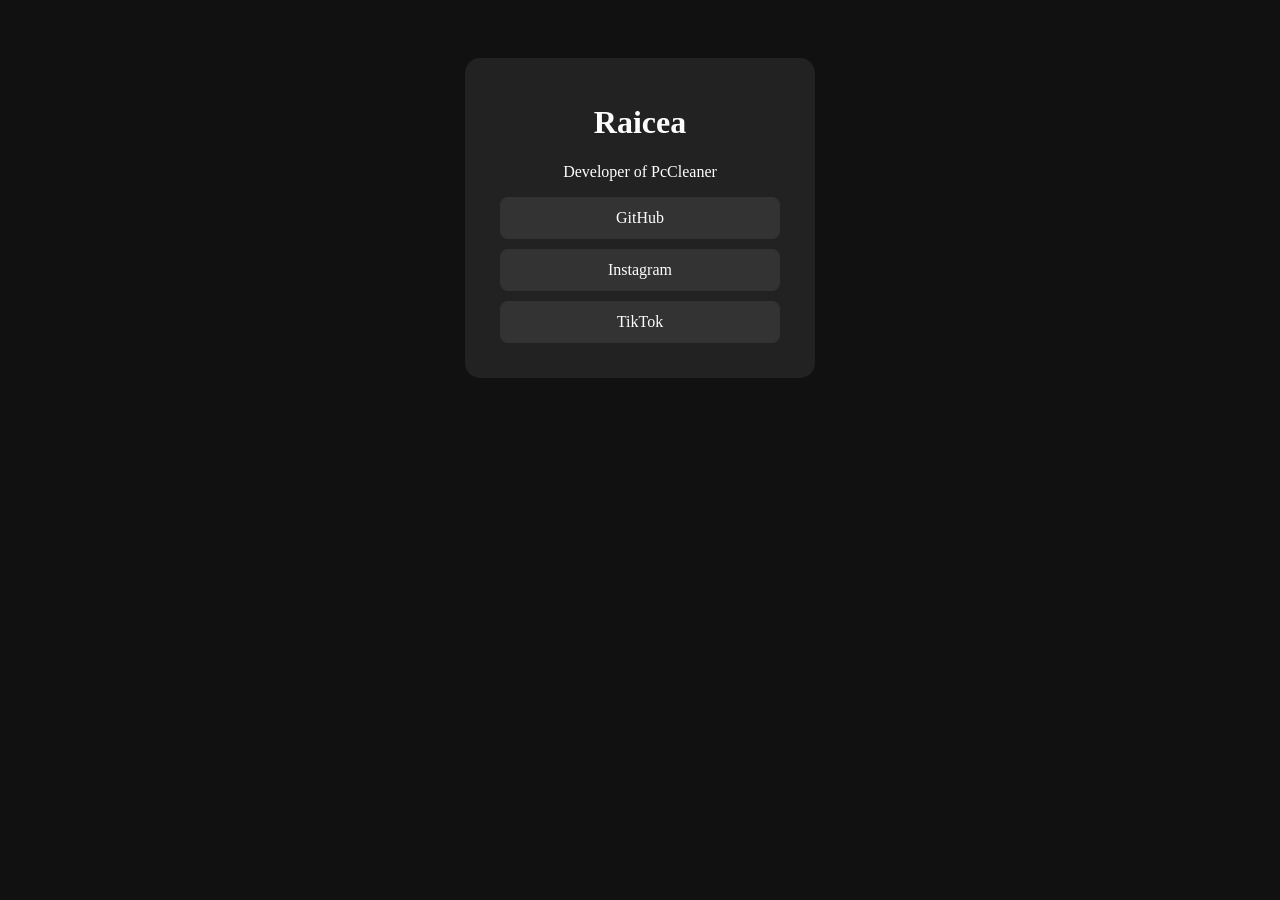
==== index.html @ 4e3890ee "Create index.html" ====
<!DOCTYPE html>
<html>
<head>
<title>Raicea</title>

<style>
body {
    background:#111;
    color:white;
    font-family:Segoe UI;
    text-align:center;
    padding-top:50px;
}

.card {
    background:#222;
    width:300px;
    margin:auto;
    padding:25px;
    border-radius:15px;
}

a {
    display:block;
    background:#333;
    color:white;
    padding:12px;
    margin:10px;
    border-radius:8px;
    text-decoration:none;
}
</style>

</head>

<body>

<div class="card">

<h1>Raicea</h1>

<p>Developer of PcCleaner</p>

<a href="https://github.com/raicea">
GitHub
</a>

<a href="https://www.instagram.com/raicea_andrei/">
Instagram
</a>

<a href="https://www.tiktok.com/@raicea69">
TikTok
</a>

</div>

</body>
</html>
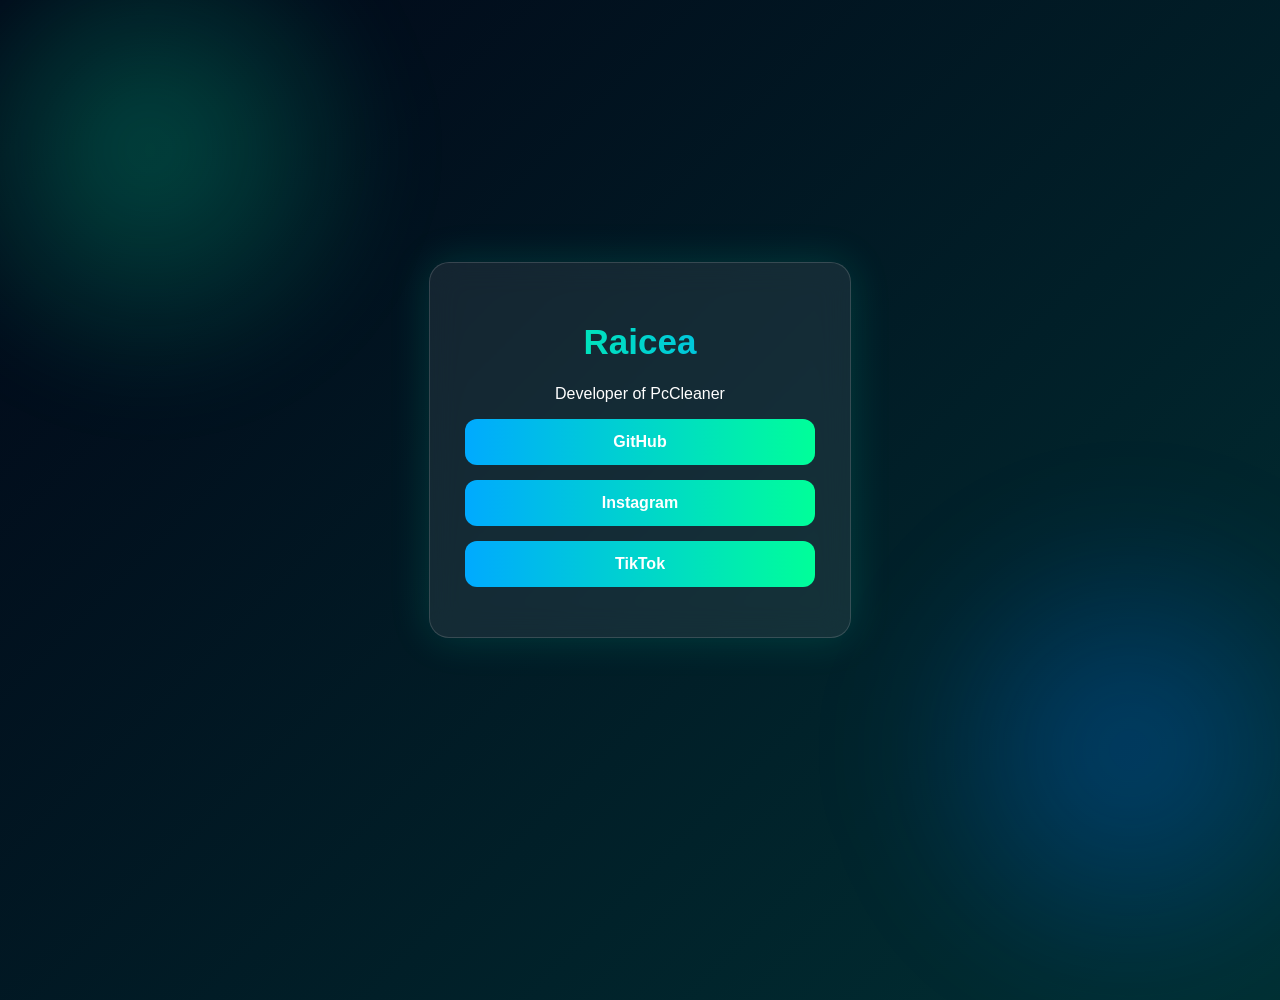
==== commit 1749d199: "Update index.html" ====
--- a/index.html
+++ b/index.html
@@ -4,31 +4,164 @@
 <title>Raicea</title>
 
 <style>
+
 body {
-    background:#111;
-    color:white;
-    font-family:Segoe UI;
-    text-align:center;
-    padding-top:50px;
+    margin: 0;
+    min-height: 100vh;
+    display: flex;
+    justify-content: center;
+    align-items: center;
+
+    font-family: "Segoe UI", sans-serif;
+
+    background: linear-gradient(
+        135deg,
+        #020617,
+        #003b3b,
+        #001b40,
+        #020617
+    );
+
+    background-size: 400% 400%;
+    animation: gradient 12s ease infinite;
+
+    color: white;
+    overflow: hidden;
 }
 
-.card {
-    background:#222;
-    width:300px;
-    margin:auto;
-    padding:25px;
-    border-radius:15px;
+
+@keyframes gradient {
+    0% {
+        background-position: 0% 50%;
+    }
+
+    50% {
+        background-position: 100% 50%;
+    }
+
+    100% {
+        background-position: 0% 50%;
+    }
 }
 
+
+/* fulgere / lumini */
+body::before {
+    content: "";
+    position: absolute;
+    width: 500px;
+    height: 500px;
+
+    background: radial-gradient(
+        circle,
+        rgba(0,255,180,0.25),
+        transparent 70%
+    );
+
+    top: -100px;
+    left: -100px;
+
+    filter: blur(40px);
+}
+
+
+body::after {
+    content: "";
+    position: absolute;
+    width: 500px;
+    height: 500px;
+
+    background: radial-gradient(
+        circle,
+        rgba(0,120,255,0.3),
+        transparent 70%
+    );
+
+    bottom: -100px;
+    right: -100px;
+
+    filter: blur(50px);
+}
+
+
+
+.card {
+
+    width: 350px;
+
+    padding: 35px;
+
+    text-align: center;
+
+    background: rgba(255,255,255,0.08);
+
+    backdrop-filter: blur(15px);
+
+    border-radius: 20px;
+
+    border: 1px solid rgba(255,255,255,0.15);
+
+    box-shadow:
+        0 0 40px rgba(0,255,200,0.15);
+
+}
+
+
+h1 {
+
+    font-size: 35px;
+
+    background: linear-gradient(
+        90deg,
+        #00ff99,
+        #00aaff
+    );
+
+    -webkit-background-clip: text;
+
+    color: transparent;
+
+}
+
+
+
 a {
+
     display:block;
-    background:#333;
+
+    margin:15px 0;
+
+    padding:14px;
+
+    border-radius:12px;
+
+    background:
+    linear-gradient(
+        90deg,
+        #00aaff,
+        #00ff99
+    );
+
     color:white;
-    padding:12px;
-    margin:10px;
-    border-radius:8px;
+
     text-decoration:none;
+
+    font-weight:bold;
+
+    transition:0.3s;
+
 }
+
+
+a:hover {
+
+    transform:scale(1.05);
+
+    box-shadow:
+    0 0 20px #00ffaa;
+
+}
+
 </style>
 
 </head>
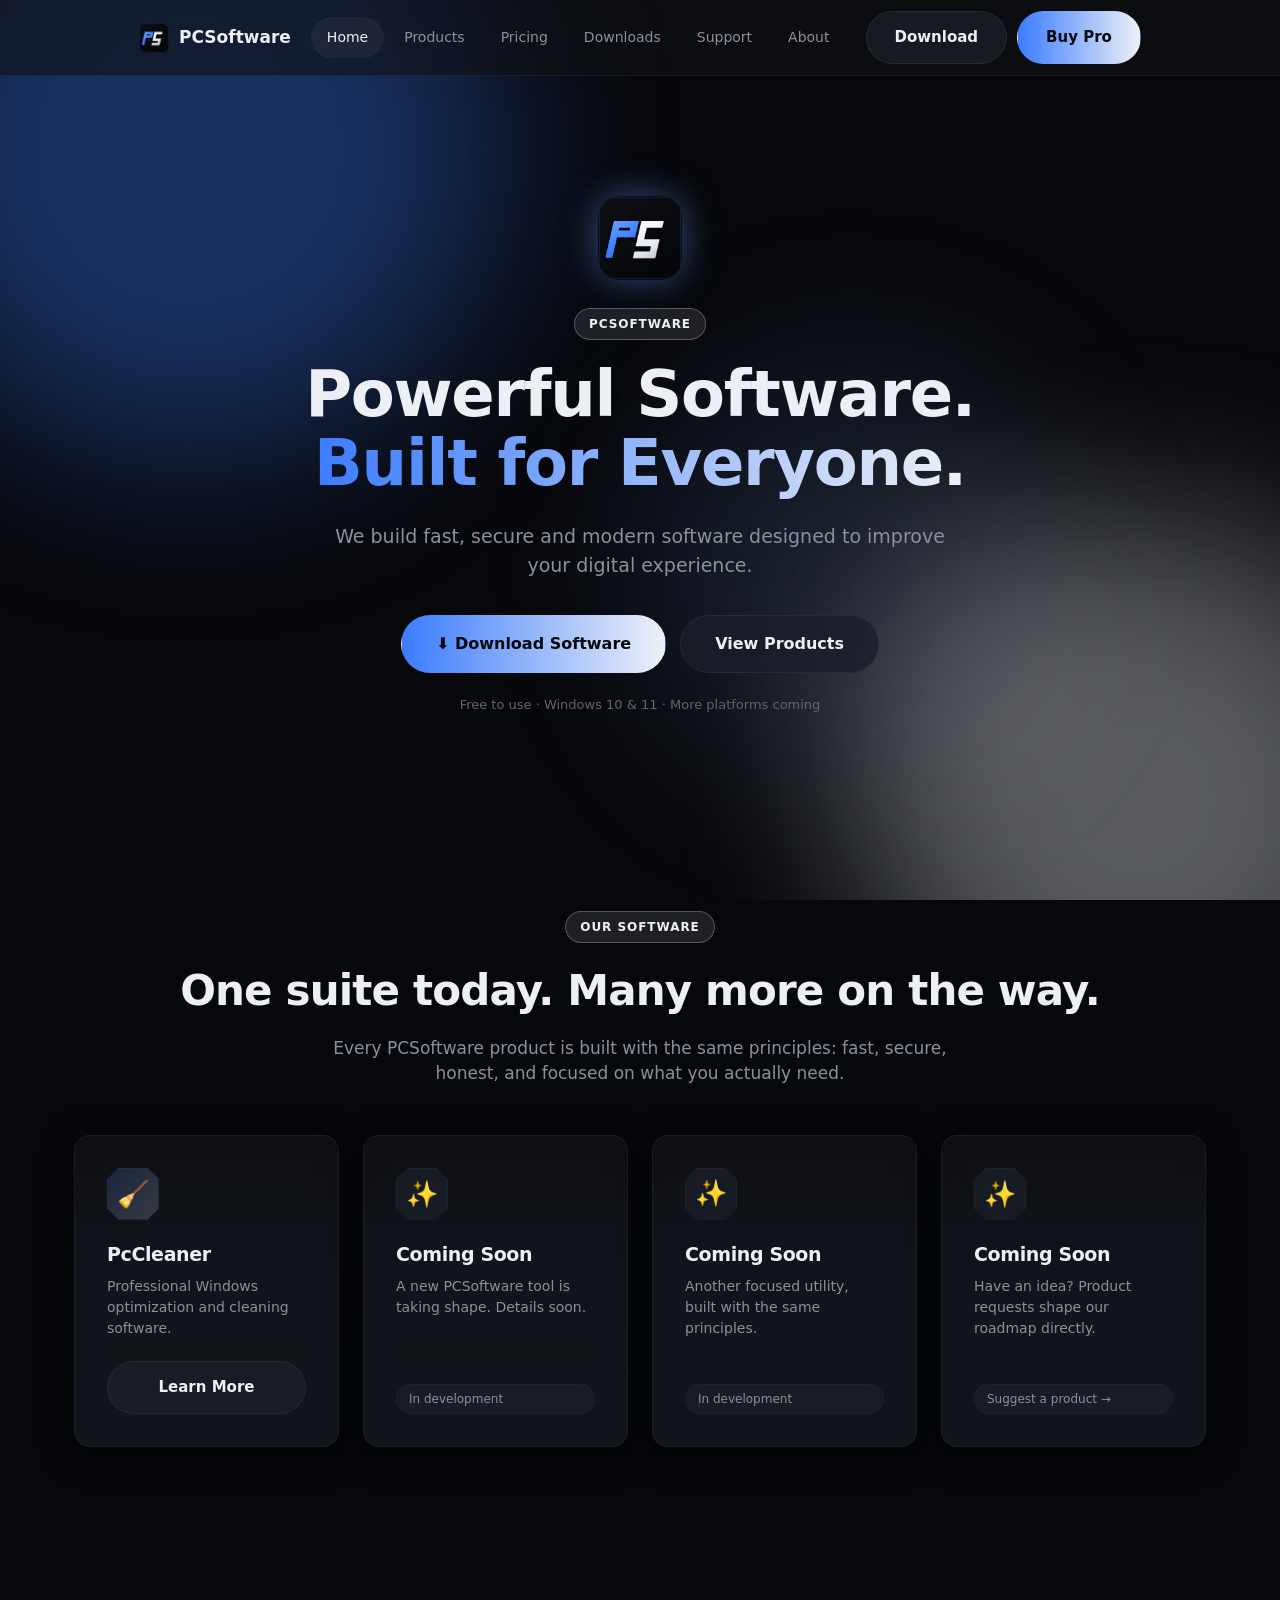
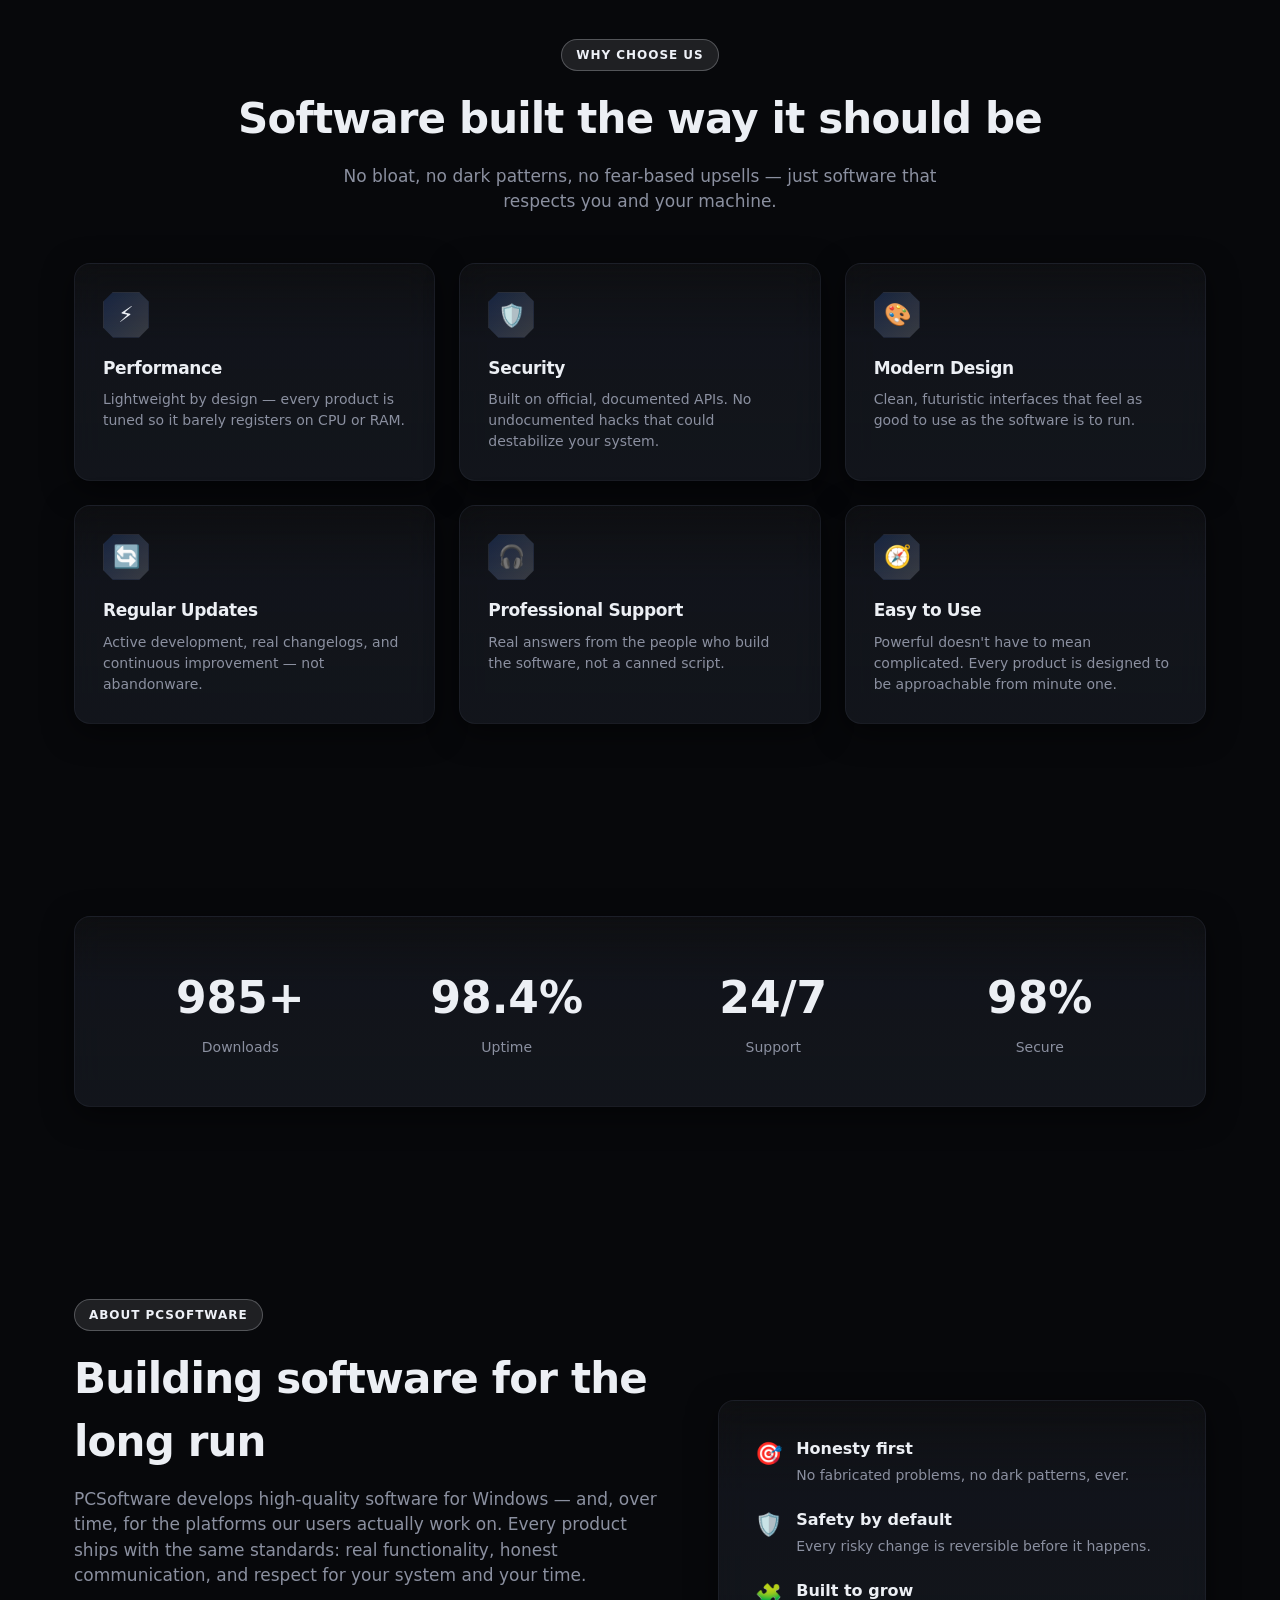
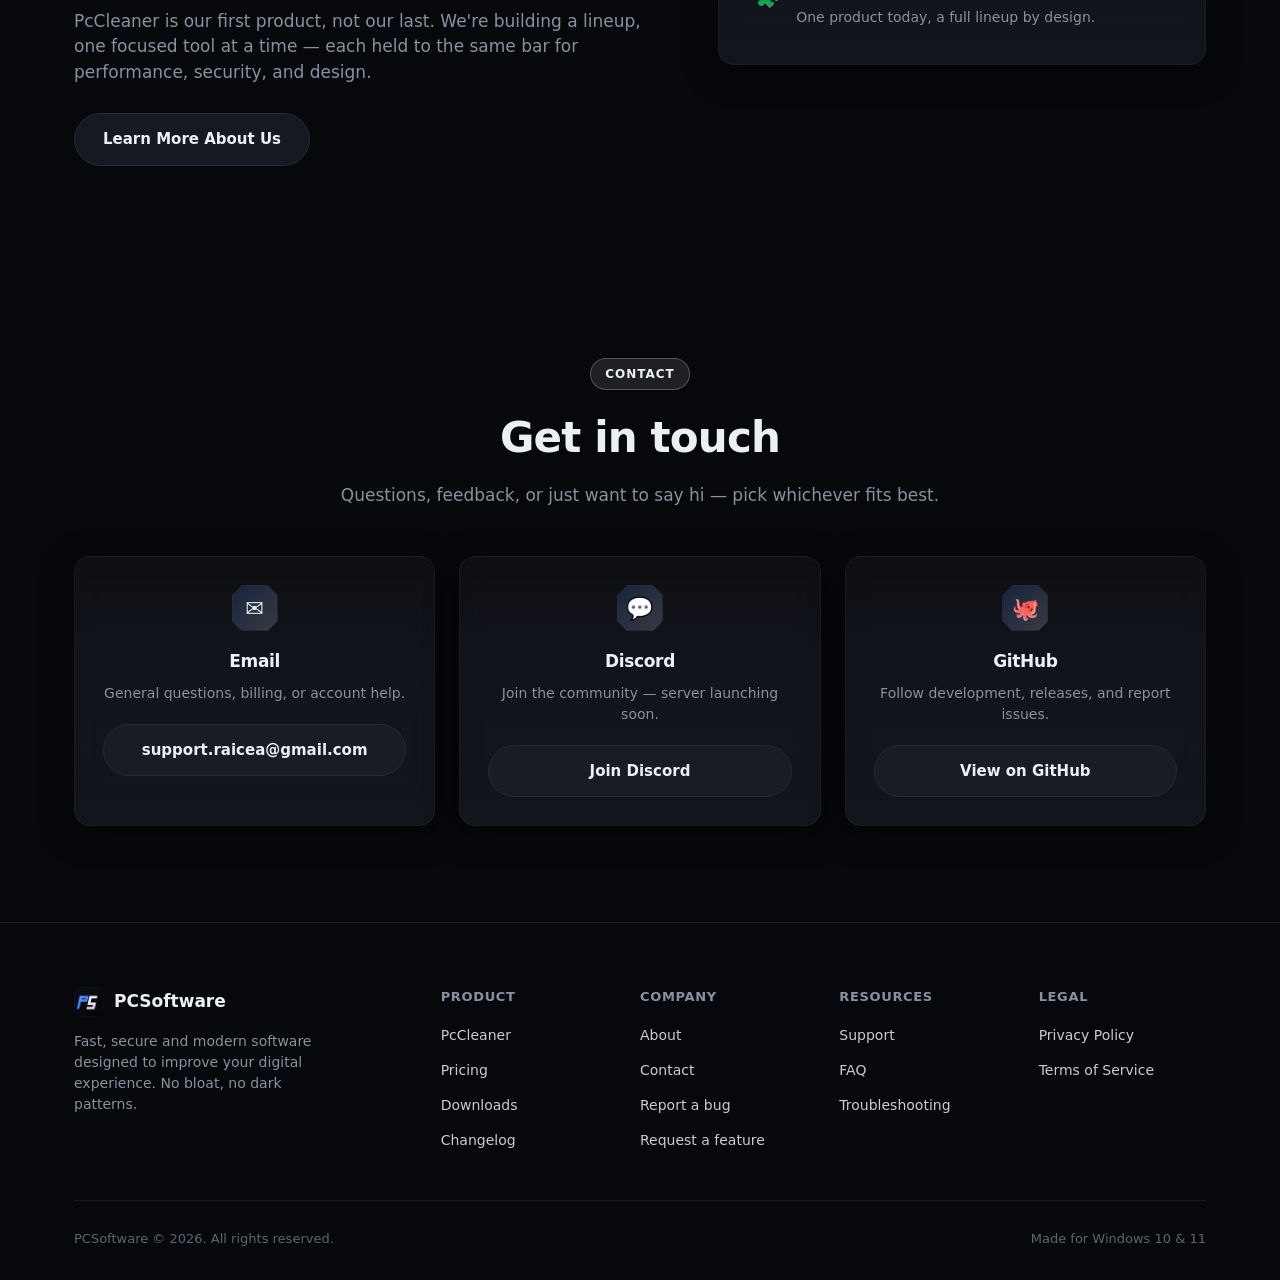
==== commit 4e65ad9f: "Rebrand to PCSoftware: full homepage redesign, new angular blue/white brand identity, and cleanup - " ====
--- a/index.html
+++ b/index.html
@@ -1,192 +1,260 @@
-<!DOCTYPE html>
-<html>
+<!doctype html>
+<html lang="en">
 <head>
-<title>Raicea</title>
-
-<style>
-
-body {
-    margin: 0;
-    min-height: 100vh;
-    display: flex;
-    justify-content: center;
-    align-items: center;
-
-    font-family: "Segoe UI", sans-serif;
-
-    background: linear-gradient(
-        135deg,
-        #020617,
-        #003b3b,
-        #001b40,
-        #020617
-    );
-
-    background-size: 400% 400%;
-    animation: gradient 12s ease infinite;
-
-    color: white;
-    overflow: hidden;
-}
-
-
-@keyframes gradient {
-    0% {
-        background-position: 0% 50%;
-    }
-
-    50% {
-        background-position: 100% 50%;
-    }
-
-    100% {
-        background-position: 0% 50%;
-    }
-}
-
-
-/* fulgere / lumini */
-body::before {
-    content: "";
-    position: absolute;
-    width: 500px;
-    height: 500px;
-
-    background: radial-gradient(
-        circle,
-        rgba(0,255,180,0.25),
-        transparent 70%
-    );
-
-    top: -100px;
-    left: -100px;
-
-    filter: blur(40px);
-}
-
-
-body::after {
-    content: "";
-    position: absolute;
-    width: 500px;
-    height: 500px;
-
-    background: radial-gradient(
-        circle,
-        rgba(0,120,255,0.3),
-        transparent 70%
-    );
-
-    bottom: -100px;
-    right: -100px;
-
-    filter: blur(50px);
-}
-
-
-
-.card {
-
-    width: 350px;
-
-    padding: 35px;
-
-    text-align: center;
-
-    background: rgba(255,255,255,0.08);
-
-    backdrop-filter: blur(15px);
-
-    border-radius: 20px;
-
-    border: 1px solid rgba(255,255,255,0.15);
-
-    box-shadow:
-        0 0 40px rgba(0,255,200,0.15);
-
-}
-
-
-h1 {
-
-    font-size: 35px;
-
-    background: linear-gradient(
-        90deg,
-        #00ff99,
-        #00aaff
-    );
-
-    -webkit-background-clip: text;
-
-    color: transparent;
-
-}
-
-
-
-a {
-
-    display:block;
-
-    margin:15px 0;
-
-    padding:14px;
-
-    border-radius:12px;
-
-    background:
-    linear-gradient(
-        90deg,
-        #00aaff,
-        #00ff99
-    );
-
-    color:white;
-
-    text-decoration:none;
-
-    font-weight:bold;
-
-    transition:0.3s;
-
-}
-
-
-a:hover {
-
-    transform:scale(1.05);
-
-    box-shadow:
-    0 0 20px #00ffaa;
-
-}
-
-</style>
-
+<meta charset="UTF-8">
+<meta name="viewport" content="width=device-width, initial-scale=1">
+<title>PCSoftware — Powerful Software, Built for Everyone</title>
+<meta name="description" content="PCSoftware builds fast, secure and modern software designed to improve your digital experience — starting with PcCleaner, our Windows optimization suite.">
+<link rel="icon" href="assets/img/favicon.ico" sizes="any">
+<link rel="icon" type="image/svg+xml" href="assets/img/logo.svg">
+<link rel="apple-touch-icon" href="assets/img/apple-touch-icon.png">
+<meta property="og:type" content="website">
+<meta property="og:site_name" content="PCSoftware">
+<meta property="og:title" content="PCSoftware — Powerful Software, Built for Everyone">
+<meta property="og:description" content="We build fast, secure and modern software designed to improve your digital experience.">
+<meta property="og:image" content="https://raicea.github.io/raicea-software.io/assets/img/og-image.png">
+<meta property="og:url" content="https://raicea.github.io/raicea-software.io/index.html">
+<meta name="twitter:card" content="summary_large_image">
+<meta name="twitter:title" content="PCSoftware — Powerful Software, Built for Everyone">
+<meta name="twitter:description" content="We build fast, secure and modern software designed to improve your digital experience.">
+<meta name="twitter:image" content="https://raicea.github.io/raicea-software.io/assets/img/og-image.png">
+<link rel="stylesheet" href="assets/css/main.css">
 </head>
-
 <body>
-
-<div class="card">
-
-<h1>Raicea</h1>
-
-<p>Developer of PcCleaner</p>
-
-<a href="https://github.com/raicea">
-GitHub
-</a>
-
-<a href="https://www.instagram.com/raicea_andrei/">
-Instagram
-</a>
-
-<a href="https://www.tiktok.com/@raicea69">
-TikTok
-</a>
-
-</div>
-
+<div class="bg-field"><div class="blob"></div></div>
+
+<nav class="navbar">
+  <div class="container">
+    <a href="index.html" class="brand"><img src="assets/img/logo.png" alt="PCSoftware logo">PCSoftware</a>
+    <div class="nav-links" id="navLinks">
+      <a href="index.html" class="active">Home</a>
+      <a href="products.html">Products</a>
+      <a href="pricing.html">Pricing</a>
+      <a href="downloads.html">Downloads</a>
+      <a href="support.html">Support</a>
+      <a href="about.html">About</a>
+    </div>
+    <div class="nav-actions">
+      <a href="downloads.html" class="btn btn-secondary">Download</a>
+      <a href="pricing.html" class="btn btn-primary">Buy Pro</a>
+      <button class="nav-toggle" aria-label="Toggle menu" aria-expanded="false"><span></span><span></span><span></span></button>
+    </div>
+  </div>
+</nav>
+
+<main>
+
+  <!-- ================= HERO ================= -->
+  <section class="hero">
+    <div class="hero-particles" aria-hidden="true">
+      <i style="left:6%; width:6px; height:6px; animation-duration:14s; animation-delay:0s; --drift:24px;"></i>
+      <i style="left:14%; width:4px; height:4px; animation-duration:11s; animation-delay:2s; --drift:-18px;"></i>
+      <i style="left:23%; width:8px; height:8px; animation-duration:17s; animation-delay:1s; --drift:30px;"></i>
+      <i style="left:33%; width:5px; height:5px; animation-duration:13s; animation-delay:4s; --drift:-24px;"></i>
+      <i style="left:44%; width:3px; height:3px; animation-duration:10s; animation-delay:3s; --drift:16px;"></i>
+      <i style="left:54%; width:7px; height:7px; animation-duration:16s; animation-delay:0.5s; --drift:-28px;"></i>
+      <i style="left:63%; width:5px; height:5px; animation-duration:12s; animation-delay:5s; --drift:22px;"></i>
+      <i style="left:71%; width:4px; height:4px; animation-duration:15s; animation-delay:2.5s; --drift:-16px;"></i>
+      <i style="left:80%; width:6px; height:6px; animation-duration:18s; animation-delay:1.5s; --drift:26px;"></i>
+      <i style="left:88%; width:4px; height:4px; animation-duration:11s; animation-delay:6s; --drift:-20px;"></i>
+      <i style="left:94%; width:8px; height:8px; animation-duration:19s; animation-delay:3.5s; --drift:18px;"></i>
+      <i style="left:38%; width:5px; height:5px; animation-duration:14s; animation-delay:7s; --drift:-22px;"></i>
+      <i style="left:67%; width:3px; height:3px; animation-duration:9s; animation-delay:8s; --drift:14px;"></i>
+    </div>
+    <div class="container" style="display:flex;flex-direction:column;align-items:center;">
+      <img src="assets/img/logo.png" alt="PCSoftware logo" class="logo-badge reveal in-view">
+      <span class="eyebrow reveal in-view">PCSoftware</span>
+      <h1 class="reveal in-view" style="margin-top:20px;">Powerful Software.<br><span class="gradient-text">Built for Everyone.</span></h1>
+      <p class="lead reveal in-view">We build fast, secure and modern software designed to improve your digital experience.</p>
+      <div class="hero-actions reveal in-view">
+        <a href="#" class="btn btn-primary btn-lg" data-download>⬇ Download Software</a>
+        <a href="#products" class="btn btn-secondary btn-lg">View Products</a>
+      </div>
+      <div class="hero-meta reveal in-view">Free to use · Windows 10 &amp; 11 · More platforms coming</div>
+    </div>
+  </section>
+
+  <!-- ================= PRODUCTS ================= -->
+  <section id="products">
+    <div class="container">
+      <div class="section-head center reveal">
+        <span class="eyebrow">Our Software</span>
+        <h2 class="section-title" style="margin-top:16px;">One suite today. Many more on the way.</h2>
+        <p class="section-sub">Every PCSoftware product is built with the same principles: fast, secure, honest, and focused on what you actually need.</p>
+      </div>
+      <div class="grid cols-4 reveal-stagger">
+
+        <a href="product-pccleaner.html" class="glass-card hoverable product-card reveal" style="--i:0;">
+          <div class="icon">🧹</div>
+          <h3>PcCleaner</h3>
+          <p>Professional Windows optimization and cleaning software.</p>
+          <span class="btn btn-secondary btn-block">Learn More</span>
+        </a>
+
+        <div class="glass-card product-card coming-soon reveal" style="--i:1;">
+          <div class="icon">✨</div>
+          <h3>Coming Soon</h3>
+          <p>A new PCSoftware tool is taking shape. Details soon.</p>
+          <span class="badge-pill">In development</span>
+        </div>
+
+        <div class="glass-card product-card coming-soon reveal" style="--i:2;">
+          <div class="icon">✨</div>
+          <h3>Coming Soon</h3>
+          <p>Another focused utility, built with the same principles.</p>
+          <span class="badge-pill">In development</span>
+        </div>
+
+        <div class="glass-card product-card coming-soon reveal" style="--i:3;">
+          <div class="icon">✨</div>
+          <h3>Coming Soon</h3>
+          <p>Have an idea? Product requests shape our roadmap directly.</p>
+          <a href="#" data-feature-request class="badge-pill" style="text-decoration:none;">Suggest a product →</a>
+        </div>
+
+      </div>
+    </div>
+  </section>
+
+  <!-- ================= WHY CHOOSE US ================= -->
+  <section id="why">
+    <div class="container">
+      <div class="section-head center reveal">
+        <span class="eyebrow">Why Choose Us</span>
+        <h2 class="section-title" style="margin-top:16px;">Software built the way it should be</h2>
+        <p class="section-sub">No bloat, no dark patterns, no fear-based upsells — just software that respects you and your machine.</p>
+      </div>
+      <div class="grid cols-3 reveal-stagger">
+        <div class="glass-card hoverable feature-card reveal" style="--i:0"><div class="icon">⚡</div><h3>Performance</h3><p>Lightweight by design — every product is tuned so it barely registers on CPU or RAM.</p></div>
+        <div class="glass-card hoverable feature-card reveal" style="--i:1"><div class="icon">🛡️</div><h3>Security</h3><p>Built on official, documented APIs. No undocumented hacks that could destabilize your system.</p></div>
+        <div class="glass-card hoverable feature-card reveal" style="--i:2"><div class="icon">🎨</div><h3>Modern Design</h3><p>Clean, futuristic interfaces that feel as good to use as the software is to run.</p></div>
+        <div class="glass-card hoverable feature-card reveal" style="--i:3"><div class="icon">🔄</div><h3>Regular Updates</h3><p>Active development, real changelogs, and continuous improvement — not abandonware.</p></div>
+        <div class="glass-card hoverable feature-card reveal" style="--i:4"><div class="icon">🎧</div><h3>Professional Support</h3><p>Real answers from the people who build the software, not a canned script.</p></div>
+        <div class="glass-card hoverable feature-card reveal" style="--i:5"><div class="icon">🧭</div><h3>Easy to Use</h3><p>Powerful doesn't have to mean complicated. Every product is designed to be approachable from minute one.</p></div>
+      </div>
+    </div>
+  </section>
+
+  <!-- ================= STATISTICS ================= -->
+  <section id="stats">
+    <div class="container">
+      <div class="glass-card reveal" style="padding:48px;">
+        <div class="stats-strip">
+          <div class="stat"><div class="num" data-count="1000" data-suffix="+">0</div><div class="label">Downloads</div></div>
+          <div class="stat"><div class="num" data-count="99.9" data-suffix="%">0</div><div class="label">Uptime</div></div>
+          <div class="stat"><div class="num" data-count="24" data-suffix="/7">0</div><div class="label">Support</div></div>
+          <div class="stat"><div class="num" data-count="100" data-suffix="%">0</div><div class="label">Secure</div></div>
+        </div>
+      </div>
+    </div>
+  </section>
+
+  <!-- ================= ABOUT ================= -->
+  <section id="about">
+    <div class="container two-col">
+      <div class="reveal">
+        <span class="eyebrow">About PCSoftware</span>
+        <h2 class="section-title" style="margin-top:16px;">Building software for the long run</h2>
+        <p class="section-sub" style="margin-bottom:20px;">PCSoftware develops high-quality software for Windows — and, over time, for the platforms our users actually work on. Every product ships with the same standards: real functionality, honest communication, and respect for your system and your time.</p>
+        <p class="section-sub">PcCleaner is our first product, not our last. We're building a lineup, one focused tool at a time — each held to the same bar for performance, security, and design.</p>
+        <div class="hero-actions" style="justify-content:flex-start;margin-top:28px;">
+          <a href="about.html" class="btn btn-secondary">Learn More About Us</a>
+        </div>
+      </div>
+      <div class="reveal">
+        <div class="glass-card" style="padding:36px;">
+          <div style="display:flex;flex-direction:column;gap:22px;">
+            <div style="display:flex;gap:14px;"><span style="font-size:22px;">🎯</span><div><strong>Honesty first</strong><p style="color:var(--muted);font-size:14px;margin-top:4px;">No fabricated problems, no dark patterns, ever.</p></div></div>
+            <div style="display:flex;gap:14px;"><span style="font-size:22px;">🛡️</span><div><strong>Safety by default</strong><p style="color:var(--muted);font-size:14px;margin-top:4px;">Every risky change is reversible before it happens.</p></div></div>
+            <div style="display:flex;gap:14px;"><span style="font-size:22px;">🧩</span><div><strong>Built to grow</strong><p style="color:var(--muted);font-size:14px;margin-top:4px;">One product today, a full lineup by design.</p></div></div>
+          </div>
+        </div>
+      </div>
+    </div>
+  </section>
+
+  <!-- ================= CONTACT ================= -->
+  <section id="contact">
+    <div class="container">
+      <div class="section-head center reveal">
+        <span class="eyebrow">Contact</span>
+        <h2 class="section-title" style="margin-top:16px;">Get in touch</h2>
+        <p class="section-sub">Questions, feedback, or just want to say hi — pick whichever fits best.</p>
+      </div>
+      <div class="grid cols-3 reveal-stagger">
+        <div class="glass-card hoverable feature-card reveal" style="--i:0;text-align:center;">
+          <div class="icon" style="margin:0 auto 18px;">✉️</div>
+          <h3>Email</h3>
+          <p style="margin-bottom:20px;">General questions, billing, or account help.</p>
+          <a href="#" data-support-email="text" class="btn btn-secondary btn-block">support.raicea@gmail.com</a>
+        </div>
+        <div class="glass-card hoverable feature-card reveal" style="--i:1;text-align:center;">
+          <div class="icon" style="margin:0 auto 18px;">💬</div>
+          <h3>Discord</h3>
+          <p style="margin-bottom:20px;">Join the community — server launching soon.</p>
+          <a href="#" data-discord class="btn btn-secondary btn-block">Join Discord</a>
+        </div>
+        <div class="glass-card hoverable feature-card reveal" style="--i:2;text-align:center;">
+          <div class="icon" style="margin:0 auto 18px;">🐙</div>
+          <h3>GitHub</h3>
+          <p style="margin-bottom:20px;">Follow development, releases, and report issues.</p>
+          <a href="#" data-github class="btn btn-secondary btn-block">View on GitHub</a>
+        </div>
+      </div>
+    </div>
+  </section>
+
+</main>
+
+<footer class="site-footer">
+  <div class="container">
+    <div class="footer-grid">
+      <div class="footer-brand">
+        <a href="index.html" class="brand"><img src="assets/img/logo.png" alt="PCSoftware logo">PCSoftware</a>
+        <p>Fast, secure and modern software designed to improve your digital experience. No bloat, no dark patterns.</p>
+      </div>
+      <div class="footer-col">
+        <h4>Product</h4>
+        <ul>
+          <li><a href="product-pccleaner.html">PcCleaner</a></li>
+          <li><a href="pricing.html">Pricing</a></li>
+          <li><a href="downloads.html">Downloads</a></li>
+          <li><a href="downloads.html#release-notes">Changelog</a></li>
+        </ul>
+      </div>
+      <div class="footer-col">
+        <h4>Company</h4>
+        <ul>
+          <li><a href="about.html">About</a></li>
+          <li><a href="support.html#contact">Contact</a></li>
+          <li><a href="#" data-bug-report>Report a bug</a></li>
+          <li><a href="#" data-feature-request>Request a feature</a></li>
+        </ul>
+      </div>
+      <div class="footer-col">
+        <h4>Resources</h4>
+        <ul>
+          <li><a href="support.html">Support</a></li>
+          <li><a href="support.html#faq">FAQ</a></li>
+          <li><a href="support.html#troubleshooting">Troubleshooting</a></li>
+        </ul>
+      </div>
+      <div class="footer-col">
+        <h4>Legal</h4>
+        <ul>
+          <li><a href="#">Privacy Policy</a></li>
+          <li><a href="#">Terms of Service</a></li>
+        </ul>
+      </div>
+    </div>
+    <div class="footer-bottom">
+      <span>PCSoftware © <span data-year></span>. All rights reserved.</span>
+      <span>Made for Windows 10 &amp; 11</span>
+    </div>
+  </div>
+</footer>
+
+<script src="assets/js/config.js"></script>
+<script src="assets/js/main.js"></script>
 </body>
 </html>
--- a/assets/css/main.css
+++ b/assets/css/main.css
@@ -0,0 +1,415 @@
+/* =========================================================================
+   PCSoftware — shared design system
+   Dark, blue/green glassmorphism, matching the PcCleaner app's own palette.
+   No framework — every rule below is hand-written for this site.
+   ========================================================================= */
+
+:root {
+  /* Deep black base — matches the logo's pure-black backdrop. */
+  --bg: #07080b;
+  --bg-elev: #0b0d12;
+  --surface: #14171fcc;
+  --surface-solid: #14171f;
+  --surface-2: #1a1e28cc;
+  --border: #262b37;
+  --border-soft: #262b3780;
+
+  /* Electric blue (the logo's "P") + bright metallic silver/white (the logo's "S"). */
+  --blue: #3b7cff;
+  --blue-deep: #1a3fc4;
+  --silver: #eef1f7;
+  --blue-rgb: 59, 124, 255;
+  --blue-deep-rgb: 26, 63, 196;
+  --silver-rgb: 238, 241, 247;
+
+  --text: #eceff4;
+  --muted: #8b90a0;
+  --muted-dim: #5f6472;
+
+  --radius-sm: 10px;
+  --radius: 16px;
+  --radius-lg: 24px;
+  --radius-pill: 999px;
+
+  --shadow-glow-blue: 0 0 40px rgba(var(--blue-rgb), 0.3);
+  --shadow-glow-silver: 0 0 34px rgba(var(--silver-rgb), 0.16);
+  --shadow-card: 0 8px 30px rgba(0, 0, 0, 0.5);
+
+  --container: 1180px;
+  --nav-h: 76px;
+
+  --ease: cubic-bezier(0.16, 1, 0.3, 1);
+}
+
+/* ---------- Reset ---------- */
+*, *::before, *::after { box-sizing: border-box; }
+html { scroll-behavior: smooth; }
+@media (prefers-reduced-motion: reduce) {
+  html { scroll-behavior: auto; }
+  *, *::before, *::after { animation-duration: 0.001ms !important; animation-iteration-count: 1 !important; transition-duration: 0.001ms !important; scroll-behavior: auto !important; }
+}
+body, h1, h2, h3, h4, p, figure, blockquote, dl, dd { margin: 0; }
+ul, ol { margin: 0; padding: 0; list-style: none; }
+img, picture, svg { display: block; max-width: 100%; }
+a { color: inherit; text-decoration: none; }
+button, input, textarea, select { font: inherit; color: inherit; }
+button { cursor: pointer; }
+
+body {
+  background: var(--bg);
+  color: var(--text);
+  font-family: "Segoe UI", "Inter", system-ui, -apple-system, sans-serif;
+  line-height: 1.5;
+  -webkit-font-smoothing: antialiased;
+  overflow-x: hidden;
+}
+
+.container { max-width: var(--container); margin: 0 auto; padding: 0 24px; }
+
+/* ---------- Animated flowing gradient background ----------
+   Fixed, behind everything. Three soft blurred blobs drifting slowly via transform
+   (compositor-only, no layout/paint cost) — same "cheap ambient motion" approach as the
+   app's own background animation. Respects prefers-reduced-motion via the reset above. */
+.bg-field {
+  position: fixed;
+  inset: 0;
+  z-index: -1;
+  overflow: hidden;
+  background: var(--bg);
+}
+.bg-field::before,
+.bg-field::after,
+.bg-field .blob {
+  content: "";
+  position: absolute;
+  border-radius: 50%;
+  filter: blur(90px);
+  opacity: 0.35;
+  will-change: transform;
+}
+.bg-field::before {
+  width: 620px; height: 620px;
+  background: var(--blue);
+  top: -160px; left: -120px;
+  animation: drift1 22s ease-in-out infinite alternate;
+}
+.bg-field::after {
+  width: 560px; height: 560px;
+  background: var(--silver);
+  bottom: -180px; right: -140px;
+  animation: drift2 26s ease-in-out infinite alternate;
+}
+.bg-field .blob {
+  width: 420px; height: 420px;
+  background: linear-gradient(135deg, var(--blue), var(--silver));
+  top: 40%; left: 50%;
+  opacity: 0.14;
+  animation: drift3 30s ease-in-out infinite alternate;
+}
+@keyframes drift1 { from { transform: translate(0, 0); } to { transform: translate(80px, 60px); } }
+@keyframes drift2 { from { transform: translate(0, 0); } to { transform: translate(-70px, -50px); } }
+@keyframes drift3 { from { transform: translate(-50%, -50%) scale(1); } to { transform: translate(-50%, -50%) scale(1.15); } }
+
+/* ---------- Typography ---------- */
+h1, h2, h3, h4 { font-weight: 700; letter-spacing: -0.02em; }
+.eyebrow {
+  display: inline-flex; align-items: center; gap: 8px;
+  font-size: 12px; font-weight: 700; letter-spacing: 0.08em; text-transform: uppercase;
+  color: var(--silver);
+  background: rgba(var(--silver-rgb), 0.1);
+  border: 1px solid rgba(var(--silver-rgb), 0.25);
+  padding: 6px 14px; border-radius: var(--radius-pill);
+}
+.gradient-text {
+  background: linear-gradient(90deg, var(--blue), var(--silver));
+  -webkit-background-clip: text; background-clip: text; color: transparent;
+}
+.section-title { font-size: clamp(28px, 4vw, 42px); margin-bottom: 14px; }
+.section-sub { color: var(--muted); font-size: 17px; max-width: 620px; }
+.section-head { margin-bottom: 48px; }
+.section-head.center { text-align: center; margin-left: auto; margin-right: auto; }
+.section-head.center .section-sub { margin-left: auto; margin-right: auto; }
+
+section { padding: 96px 0; position: relative; }
+@media (max-width: 720px) { section { padding: 64px 0; } }
+
+/* ---------- Buttons ---------- */
+.btn {
+  display: inline-flex; align-items: center; justify-content: center; gap: 10px;
+  padding: 14px 28px; border-radius: var(--radius-pill);
+  font-weight: 600; font-size: 15px; border: 1px solid transparent;
+  transition: transform 0.2s var(--ease), box-shadow 0.2s var(--ease), background 0.2s var(--ease), border-color 0.2s var(--ease);
+  white-space: nowrap;
+}
+.btn:active { transform: translateY(1px); }
+
+.btn-primary {
+  position: relative; overflow: hidden;
+  background: linear-gradient(90deg, var(--blue), var(--silver));
+  color: #08090c;
+  box-shadow: 0 0 0 rgba(0,0,0,0);
+}
+.btn-primary:hover { box-shadow: var(--shadow-glow-blue), var(--shadow-glow-silver); transform: translateY(-2px); }
+/* Diagonal light-sweep on hover — a small nod to the logo's sliced, fast-motion letterforms. */
+.btn-primary::after {
+  content: ""; position: absolute; top: 0; left: -60%; width: 40%; height: 100%;
+  background: linear-gradient(115deg, transparent, rgba(255,255,255,0.55), transparent);
+  transform: skewX(-20deg); transition: left 0.55s var(--ease);
+}
+.btn-primary:hover::after { left: 130%; }
+
+.btn-secondary {
+  background: var(--surface-2);
+  border-color: var(--border);
+  color: var(--text);
+  backdrop-filter: blur(12px);
+}
+.btn-secondary:hover { border-color: rgba(var(--blue-rgb), 0.5); transform: translateY(-2px); }
+
+.btn-lg { padding: 16px 34px; font-size: 16px; }
+.btn-block { width: 100%; }
+
+/* ---------- Glass card ---------- */
+.glass-card {
+  background: linear-gradient(180deg, rgba(255,255,255,0.03), var(--surface) 35%, rgba(20,23,29,0.9));
+  border: 1px solid var(--border-soft);
+  border-radius: var(--radius);
+  backdrop-filter: blur(16px);
+  -webkit-backdrop-filter: blur(16px);
+  box-shadow: var(--shadow-card);
+  transition: transform 0.3s var(--ease), border-color 0.3s var(--ease), box-shadow 0.3s var(--ease);
+}
+.glass-card.hoverable:hover {
+  transform: translateY(-6px);
+  border-color: rgba(var(--blue-rgb), 0.4);
+  box-shadow: var(--shadow-card), var(--shadow-glow-blue);
+}
+
+/* ---------- Navbar ---------- */
+.navbar {
+  /* No transform/filter/backdrop-filter directly on .navbar: any of those would make it the
+     "containing block" for its position:fixed descendants (the mobile .nav-links panel), which
+     silently shrinks that panel to the navbar's own tiny box instead of the viewport. The glass
+     blur lives on the ::before pseudo-element instead, which has no descendants and so can't
+     cause that problem. */
+  position: sticky; top: 0; z-index: 100;
+  height: var(--nav-h);
+  display: flex; align-items: center;
+  border-bottom: 1px solid var(--border-soft);
+}
+.navbar::before {
+  content: ""; position: absolute; inset: 0; z-index: -1;
+  background: rgba(15, 17, 21, 0.6);
+  backdrop-filter: blur(14px); -webkit-backdrop-filter: blur(14px);
+  transition: background 0.3s var(--ease);
+}
+.navbar.scrolled::before { background: rgba(15, 17, 21, 0.92); }
+.navbar .container { display: flex; align-items: center; justify-content: space-between; gap: 20px; }
+.brand { display: flex; align-items: center; gap: 10px; font-weight: 700; font-size: 17px; }
+.brand img { width: 30px; height: 30px; border-radius: 8px; }
+.nav-links { display: flex; align-items: center; gap: 4px; }
+.nav-links a {
+  padding: 10px 16px; border-radius: var(--radius-pill); font-size: 14px; font-weight: 500;
+  color: var(--muted); transition: color 0.2s, background 0.2s;
+}
+.nav-links a:hover, .nav-links a.active { color: var(--text); background: rgba(255,255,255,0.05); }
+.nav-actions { display: flex; align-items: center; gap: 10px; }
+.nav-toggle { display: none; background: none; border: none; padding: 8px; }
+.nav-toggle span { display: block; width: 22px; height: 2px; background: var(--text); margin: 5px 0; border-radius: 2px; transition: transform 0.25s, opacity 0.25s; }
+
+@media (max-width: 880px) {
+  .nav-links { position: fixed; top: var(--nav-h); left: 0; right: 0; bottom: 0; z-index: 100;
+    background: var(--bg-elev);
+    flex-direction: column; align-items: stretch; padding: 24px; gap: 4px;
+    transform: translateY(-8px); opacity: 0; pointer-events: none;
+    transition: opacity 0.25s var(--ease), transform 0.25s var(--ease);
+  }
+  .nav-links.open { transform: translateY(0); opacity: 1; pointer-events: auto; }
+  .nav-links a { padding: 16px; font-size: 17px; }
+  .nav-toggle { display: block; }
+  .nav-actions .btn-secondary { display: none; }
+}
+
+/* ---------- Hero ---------- */
+.hero {
+  padding: 120px 0 100px;
+  text-align: center;
+  display: flex; flex-direction: column; align-items: center;
+}
+.hero .logo-badge {
+  width: 84px; height: 84px; border-radius: 22px; margin-bottom: 28px;
+  box-shadow: var(--shadow-glow-blue), var(--shadow-glow-silver);
+}
+.hero h1 { font-size: clamp(36px, 6vw, 64px); max-width: 900px; line-height: 1.08; }
+.hero p.lead { color: var(--muted); font-size: clamp(16px, 2vw, 19px); max-width: 620px; margin: 24px 0 36px; }
+.hero .hero-actions { display: flex; gap: 14px; flex-wrap: wrap; justify-content: center; }
+.hero .hero-meta { margin-top: 22px; color: var(--muted-dim); font-size: 13px; }
+
+/* Subtle floating particles — pure CSS, compositor-only (transform+opacity), scoped to .hero
+   so it never competes with the sitewide .bg-field blobs for attention. */
+.hero { position: relative; overflow: hidden; }
+.hero-particles { position: absolute; inset: 0; pointer-events: none; z-index: 0; }
+.hero-particles i {
+  position: absolute; display: block; border-radius: 50%;
+  background: radial-gradient(circle, rgba(var(--blue-rgb), 0.9), rgba(var(--blue-rgb), 0));
+  opacity: 0; animation: particle-float linear infinite;
+}
+.hero-particles i:nth-child(3n+2) { background: radial-gradient(circle, rgba(var(--silver-rgb), 0.85), rgba(var(--silver-rgb), 0)); }
+.hero > .container { position: relative; z-index: 1; }
+@keyframes particle-float {
+  0% { transform: translateY(0) translateX(0); opacity: 0; }
+  10% { opacity: 0.7; }
+  90% { opacity: 0.5; }
+  100% { transform: translateY(-260px) translateX(var(--drift, 30px)); opacity: 0; }
+}
+
+/* ---------- Feature grid ---------- */
+.grid {
+  display: grid; gap: 24px;
+}
+.grid.cols-3 { grid-template-columns: repeat(3, 1fr); }
+.grid.cols-4 { grid-template-columns: repeat(4, 1fr); }
+.grid.cols-2 { grid-template-columns: repeat(2, 1fr); }
+@media (max-width: 960px) { .grid.cols-3, .grid.cols-4 { grid-template-columns: repeat(2, 1fr); } }
+@media (max-width: 620px) { .grid.cols-2, .grid.cols-3, .grid.cols-4 { grid-template-columns: 1fr; } }
+
+.feature-card { padding: 28px; }
+.feature-card .icon {
+  width: 46px; height: 46px; display: flex; align-items: center; justify-content: center;
+  font-size: 22px; margin-bottom: 18px;
+  background: linear-gradient(135deg, rgba(var(--blue-rgb), 0.18), rgba(var(--silver-rgb), 0.18));
+  border: 1px solid var(--border-soft);
+  /* Cut-corner "plate" shape, echoing the logo's angled badge outline. */
+  clip-path: polygon(22% 0%, 78% 0%, 100% 22%, 100% 78%, 78% 100%, 22% 100%, 0% 78%, 0% 22%);
+}
+.feature-card h3 { font-size: 17px; margin-bottom: 8px; }
+.feature-card p { color: var(--muted); font-size: 14px; }
+
+/* ---------- Product card (homepage "Our Software" grid + Products page) ---------- */
+.product-card {
+  padding: 32px; display: flex; flex-direction: column; height: 100%;
+}
+.product-card .icon {
+  width: 52px; height: 52px; display: flex; align-items: center; justify-content: center;
+  font-size: 26px; margin-bottom: 20px;
+  background: linear-gradient(135deg, rgba(var(--blue-rgb), 0.18), rgba(var(--silver-rgb), 0.18));
+  border: 1px solid var(--border-soft);
+  clip-path: polygon(22% 0%, 78% 0%, 100% 22%, 100% 78%, 78% 100%, 22% 100%, 0% 78%, 0% 22%);
+}
+.product-card h3 { font-size: 19px; margin-bottom: 8px; }
+.product-card p { color: var(--muted); font-size: 14px; margin-bottom: 22px; flex: 1; }
+.product-card.coming-soon { opacity: 0.6; }
+.product-card.coming-soon .icon { background: var(--surface-2); }
+
+/* ---------- Screenshot mockup (stand-in for real product screenshots) ---------- */
+.mockup-window {
+  border-radius: var(--radius-lg);
+  overflow: hidden;
+  border: 1px solid var(--border);
+  background: linear-gradient(160deg, #12141b, #0c0e12);
+  box-shadow: var(--shadow-card), var(--shadow-glow-blue);
+}
+.mockup-titlebar {
+  display: flex; align-items: center; gap: 8px;
+  padding: 14px 18px; background: rgba(255,255,255,0.02); border-bottom: 1px solid var(--border-soft);
+}
+.mockup-titlebar span { width: 11px; height: 11px; border-radius: 50%; background: var(--border); }
+.mockup-body { padding: 28px; display: grid; grid-template-columns: repeat(4, 1fr); gap: 14px; }
+.mockup-tile {
+  border-radius: var(--radius-sm); padding: 16px; background: var(--surface-2);
+  border: 1px solid var(--border-soft);
+}
+.mockup-tile .label { font-size: 10px; letter-spacing: 0.06em; color: var(--muted-dim); text-transform: uppercase; font-weight: 700; }
+.mockup-tile .value { font-size: 22px; font-weight: 700; margin-top: 8px; }
+.mockup-tile .bar { height: 5px; border-radius: 3px; background: var(--border); margin-top: 12px; overflow: hidden; }
+.mockup-tile .bar > i { display: block; height: 100%; background: linear-gradient(90deg, var(--blue), var(--silver)); }
+@media (max-width: 720px) { .mockup-body { grid-template-columns: repeat(2, 1fr); } }
+
+/* ---------- Stats ---------- */
+.stats-strip { display: flex; justify-content: space-between; flex-wrap: wrap; gap: 32px; text-align: center; }
+.stat { flex: 1; min-width: 140px; }
+.stat .num { font-size: clamp(32px, 4vw, 44px); font-weight: 800; }
+.stat .label { color: var(--muted); font-size: 14px; margin-top: 6px; }
+
+/* ---------- FAQ accordion ---------- */
+.faq-item { border-bottom: 1px solid var(--border-soft); }
+.faq-item:first-child { border-top: 1px solid var(--border-soft); }
+.faq-q {
+  width: 100%; display: flex; align-items: center; justify-content: space-between;
+  background: none; border: none; padding: 22px 4px; text-align: left;
+  font-size: 16px; font-weight: 600; color: var(--text);
+}
+.faq-q .plus { font-size: 20px; color: var(--muted); transition: transform 0.25s var(--ease); flex-shrink: 0; margin-left: 16px; }
+.faq-item.open .faq-q .plus { transform: rotate(45deg); color: var(--silver); }
+.faq-a { max-height: 0; overflow: hidden; transition: max-height 0.3s var(--ease); }
+.faq-a p { color: var(--muted); padding: 0 4px 22px; font-size: 14px; line-height: 1.7; max-width: 760px; }
+
+/* ---------- Pricing ---------- */
+.pricing-card {
+  padding: 32px; display: flex; flex-direction: column; position: relative;
+}
+.pricing-card.featured { border-color: rgba(var(--silver-rgb), 0.5); box-shadow: var(--shadow-card), var(--shadow-glow-silver); }
+.pricing-card .badge {
+  position: absolute; top: -13px; left: 50%; transform: translateX(-50%);
+  background: linear-gradient(90deg, var(--blue), var(--silver)); color: #08090c;
+  font-size: 11px; font-weight: 700; padding: 5px 14px; border-radius: var(--radius-pill);
+  letter-spacing: 0.04em; text-transform: uppercase;
+}
+.pricing-card h3 { font-size: 20px; }
+.pricing-card .price { font-size: 42px; font-weight: 800; margin: 18px 0 4px; }
+.pricing-card .price span { font-size: 15px; color: var(--muted); font-weight: 500; }
+.pricing-card .desc { color: var(--muted); font-size: 13px; margin-bottom: 24px; }
+.pricing-card ul { display: flex; flex-direction: column; gap: 12px; margin-bottom: 28px; flex: 1; }
+.pricing-card ul li { display: flex; align-items: flex-start; gap: 10px; font-size: 14px; color: var(--text); }
+.pricing-card ul li.disabled { color: var(--muted-dim); }
+.pricing-card ul li .check { color: var(--silver); flex-shrink: 0; }
+.pricing-card ul li .cross { color: var(--muted-dim); flex-shrink: 0; }
+
+/* ---------- Changelog ---------- */
+.changelog-entry { display: grid; grid-template-columns: 140px 1fr; gap: 24px; padding: 28px 0; border-bottom: 1px solid var(--border-soft); }
+.changelog-entry:first-child { padding-top: 0; }
+.changelog-entry .meta { color: var(--muted); font-size: 13px; }
+.changelog-entry .ver { color: var(--text); font-weight: 700; font-size: 15px; margin-bottom: 6px; }
+.changelog-entry h4 { font-size: 15px; margin-bottom: 10px; }
+.changelog-entry ul { display: flex; flex-direction: column; gap: 8px; }
+.changelog-entry ul li { color: var(--muted); font-size: 14px; padding-left: 18px; position: relative; }
+.changelog-entry ul li::before { content: "—"; position: absolute; left: 0; color: var(--muted-dim); }
+.tag { display: inline-block; font-size: 11px; font-weight: 700; padding: 3px 10px; border-radius: var(--radius-pill); text-transform: uppercase; letter-spacing: 0.04em; margin-right: 6px; }
+.tag.new { background: rgba(var(--silver-rgb), 0.15); color: var(--silver); }
+.tag.fix { background: rgba(var(--blue-rgb), 0.15); color: var(--blue); }
+.tag.improved { background: rgba(255,255,255,0.08); color: var(--muted); }
+@media (max-width: 640px) { .changelog-entry { grid-template-columns: 1fr; gap: 8px; } }
+
+/* ---------- Footer ---------- */
+.site-footer { border-top: 1px solid var(--border-soft); padding: 64px 0 32px; }
+.footer-grid { display: grid; grid-template-columns: 2fr repeat(4, 1fr); gap: 32px; margin-bottom: 48px; }
+.footer-brand p { color: var(--muted); font-size: 14px; margin-top: 14px; max-width: 260px; }
+.footer-col h4 { font-size: 13px; text-transform: uppercase; letter-spacing: 0.05em; color: var(--muted); margin-bottom: 16px; }
+.footer-col ul { display: flex; flex-direction: column; gap: 11px; }
+.footer-col a { color: var(--text); font-size: 14px; opacity: 0.85; transition: opacity 0.2s, color 0.2s; }
+.footer-col a:hover { opacity: 1; color: var(--silver); }
+.footer-bottom { display: flex; justify-content: space-between; align-items: center; flex-wrap: wrap; gap: 12px; padding-top: 28px; border-top: 1px solid var(--border-soft); color: var(--muted-dim); font-size: 13px; }
+@media (max-width: 880px) { .footer-grid { grid-template-columns: repeat(2, 1fr); } }
+@media (max-width: 560px) { .footer-grid { grid-template-columns: 1fr; } }
+
+/* ---------- Scroll reveal ---------- */
+.reveal { opacity: 0; transform: translateY(24px); transition: opacity 0.6s var(--ease), transform 0.6s var(--ease); }
+.reveal.in-view { opacity: 1; transform: translateY(0); }
+.reveal-stagger.in-view > * { transition-delay: calc(var(--i, 0) * 70ms); }
+
+/* ---------- Page header (non-home pages) ---------- */
+.page-header { padding: 150px 0 60px; text-align: center; }
+.page-header .eyebrow { margin-bottom: 20px; }
+.page-header h1 { font-size: clamp(32px, 5vw, 48px); }
+.page-header p { color: var(--muted); font-size: 17px; max-width: 600px; margin: 16px auto 0; }
+
+/* ---------- Misc utility ---------- */
+.divider { height: 1px; background: var(--border-soft); margin: 0; }
+.text-center { text-align: center; }
+.two-col { display: grid; grid-template-columns: 1.1fr 0.9fr; gap: 48px; align-items: center; }
+@media (max-width: 880px) { .two-col { grid-template-columns: 1fr; } }
+
+.badge-pill {
+  display: inline-flex; align-items: center; gap: 6px; padding: 5px 12px; border-radius: var(--radius-pill);
+  background: var(--surface-2); border: 1px solid var(--border-soft); font-size: 12px; color: var(--muted);
+}
